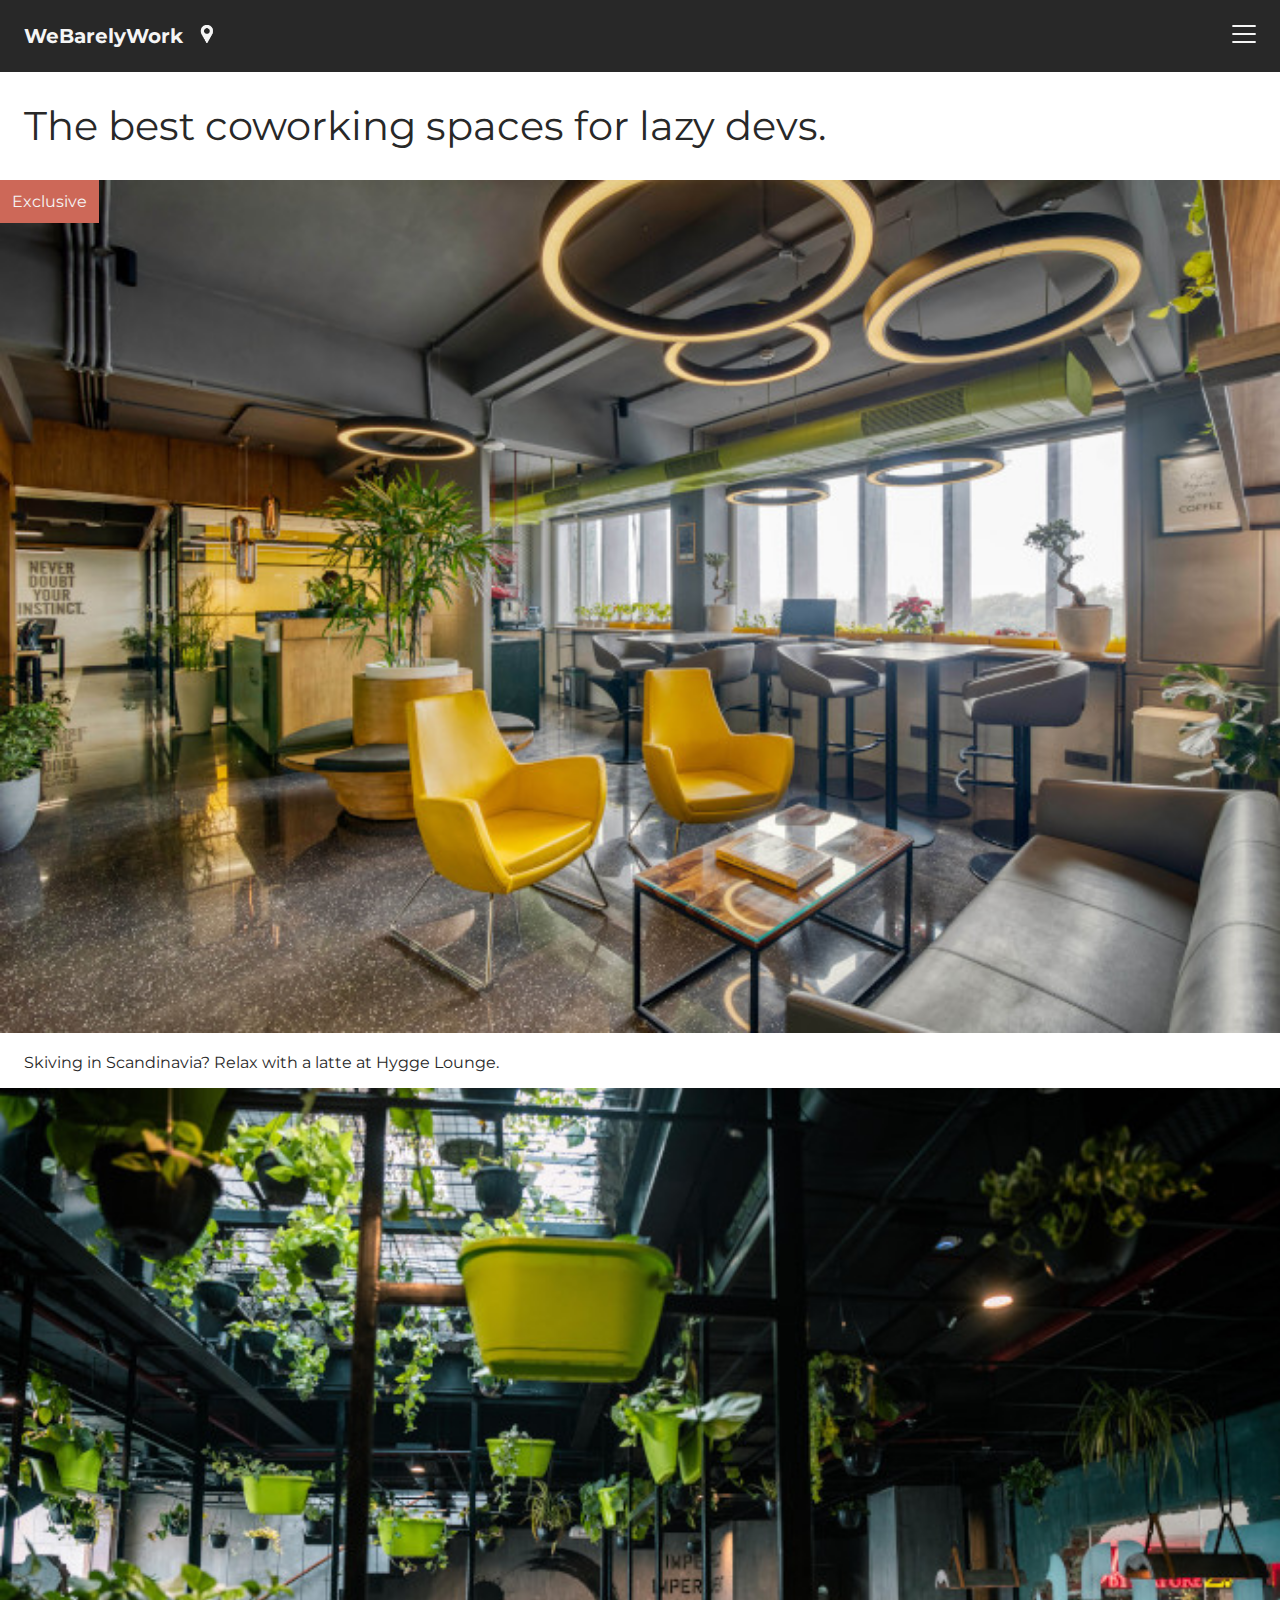
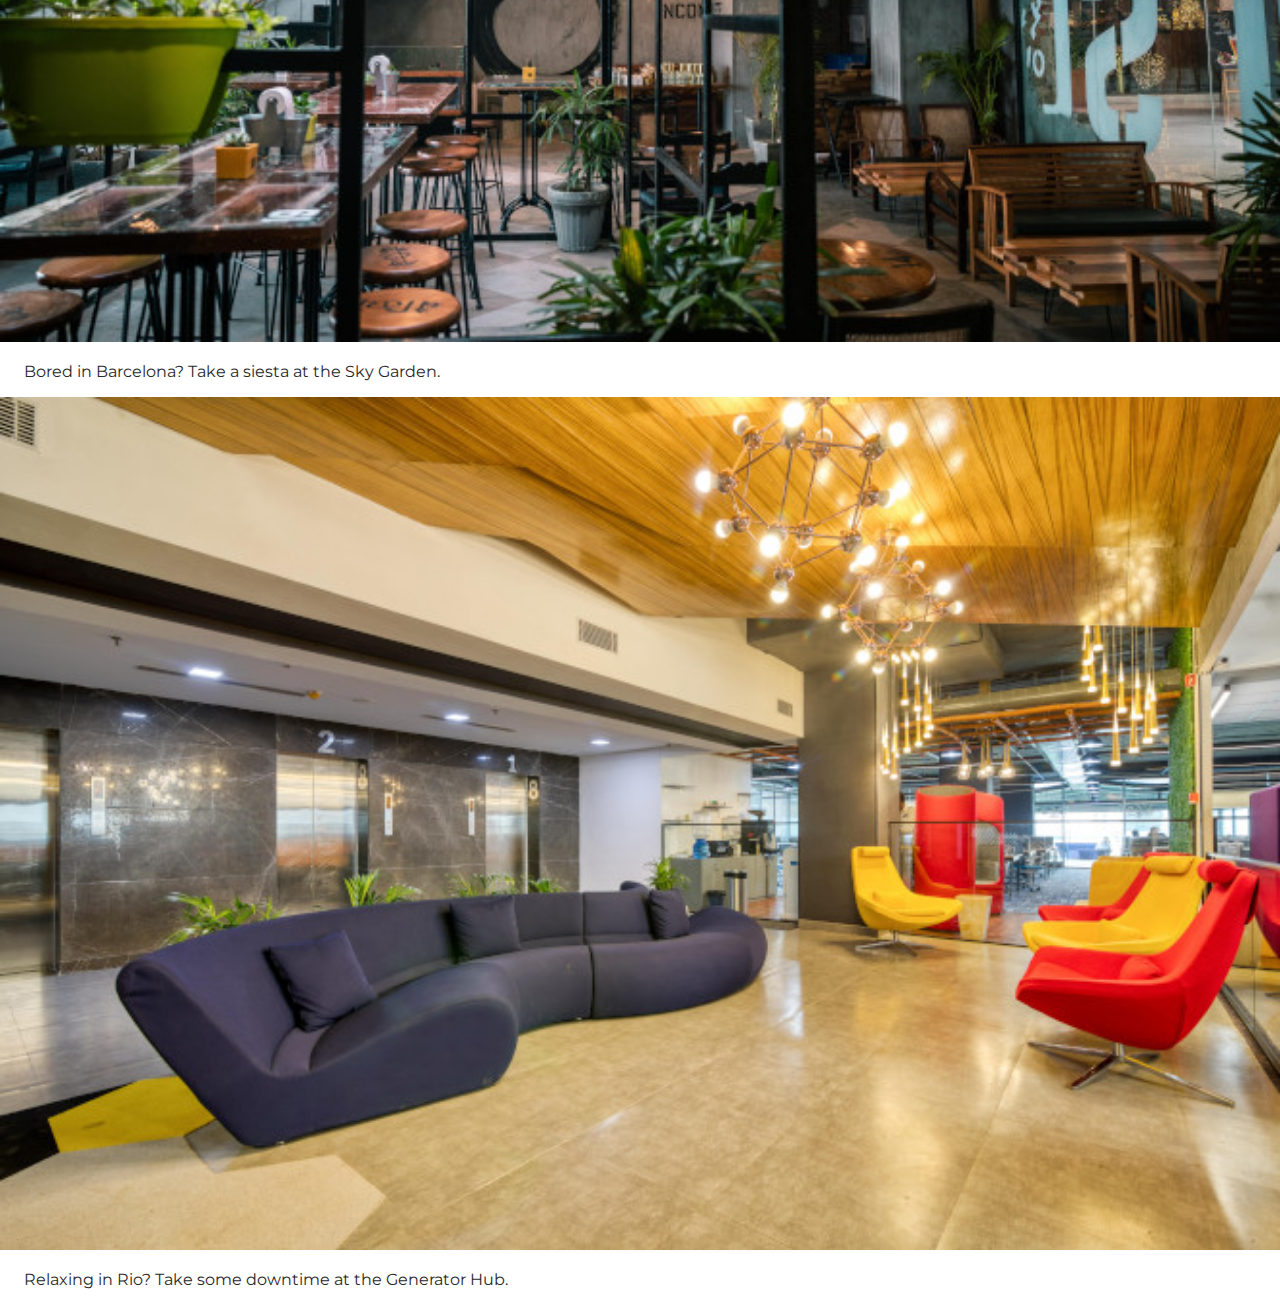
==== index.html @ b1cd0948 "added img-banner (text) above first item section's image and positioned it so it stands on top of th" ====
<!DOCTYPE html>
<html lang="en">
<head>
    <meta charset="UTF-8">
    <meta http-equiv="X-UA-Compatible" content="IE=edge">
    <meta name="viewport" content="width=device-width, initial-scale=1.0">
    <title>We Barely Work!</title>
    <link rel="preconnect" href="https://fonts.googleapis.com">
    <link rel="preconnect" href="https://fonts.gstatic.com" crossorigin>
    <link href="https://fonts.googleapis.com/css2?family=Montserrat:wght@400;700&display=swap" rel="stylesheet">
    <link rel="stylesheet" href="index.css">
</head>
<body>
    <header>
        <nav>
            <ul>
                <li class="logo">
                    WeBarelyWork
                </li>
                <li>
                    <img src="img/pin.png" class="icon" alt="location">
                </li>
                <li class="align-right">
                    <img src="img/burger.png" class="icon">
                </li>
            </ul>
        </nav>
    </header>

    <main>
        <section class="hero">
            <h1>The best coworking spaces for lazy devs.</h1>
        </section>
        
        <section class="item">
            <img src="img/hygge.jpg" class="item-img" alt="A smart coworking space">
            <div class="img-banner">Exclusive</div>
            <div class="caption">
                <p>Skiving in Scandinavia? Relax with a latte at Hygge Lounge.</p>
            </div>
        </section> 
        
        <section class="item">
            <img src="img/sky-garden.jpg" class="item-img" alt="A coworking space with plants">
            <div class="caption">
                <p>Bored in Barcelona? Take a siesta at the Sky Garden.</p>
            </div>
        </section> 
        
        <section class="item">
            <img src="img/generator.jpg" class="item-img" alt="A comfortable coworking space">
            <div class="caption">
                <p>Relaxing in Rio? Take some downtime at the Generator Hub.</p>
            </div>
        </section>
        
    </main>
</body>
</html>
---- index.css ----
body {
    margin: 0;
    padding: 0;
    font-family: 'Montserrat', sans-serif;
    color: #282828
}

/* HEADER */

header {
    background-color: #282828;
    color: whitesmoke;
}

ul {
    display: flex;
    align-items: center;
    padding: 1.5rem;
    margin: 0;
    list-style-type: none;
    gap: .75rem; /* add space between elements in flex container, but not edges */
}

li {
    cursor: pointer;
}

.logo {
    font-size: 1.25rem;
    font-weight: 700;
}

.icon {
    width: 1.5rem;
}

.align-right {
    margin-left: auto; /* push the <li> to the right in the flex container */
}

/* HERO SECTION */

h1 {
    font-size: 2.5rem;
    font-weight: 400;
    margin: 2rem 1.5rem;
    line-height: 2.75rem;
}

/* ITEM SECTIONS */

.item {
    position: relative;
}

.item-img {
    width: 100%;
}

.img-banner {
    position: absolute; /* also makes element only as wide as it needs to hold content */
    top: 0;
    left: 0;
    background-color: #cd6858;
    color: whitesmoke;
    padding: .75rem
}

.caption {
    margin: 0 1.5rem;
}
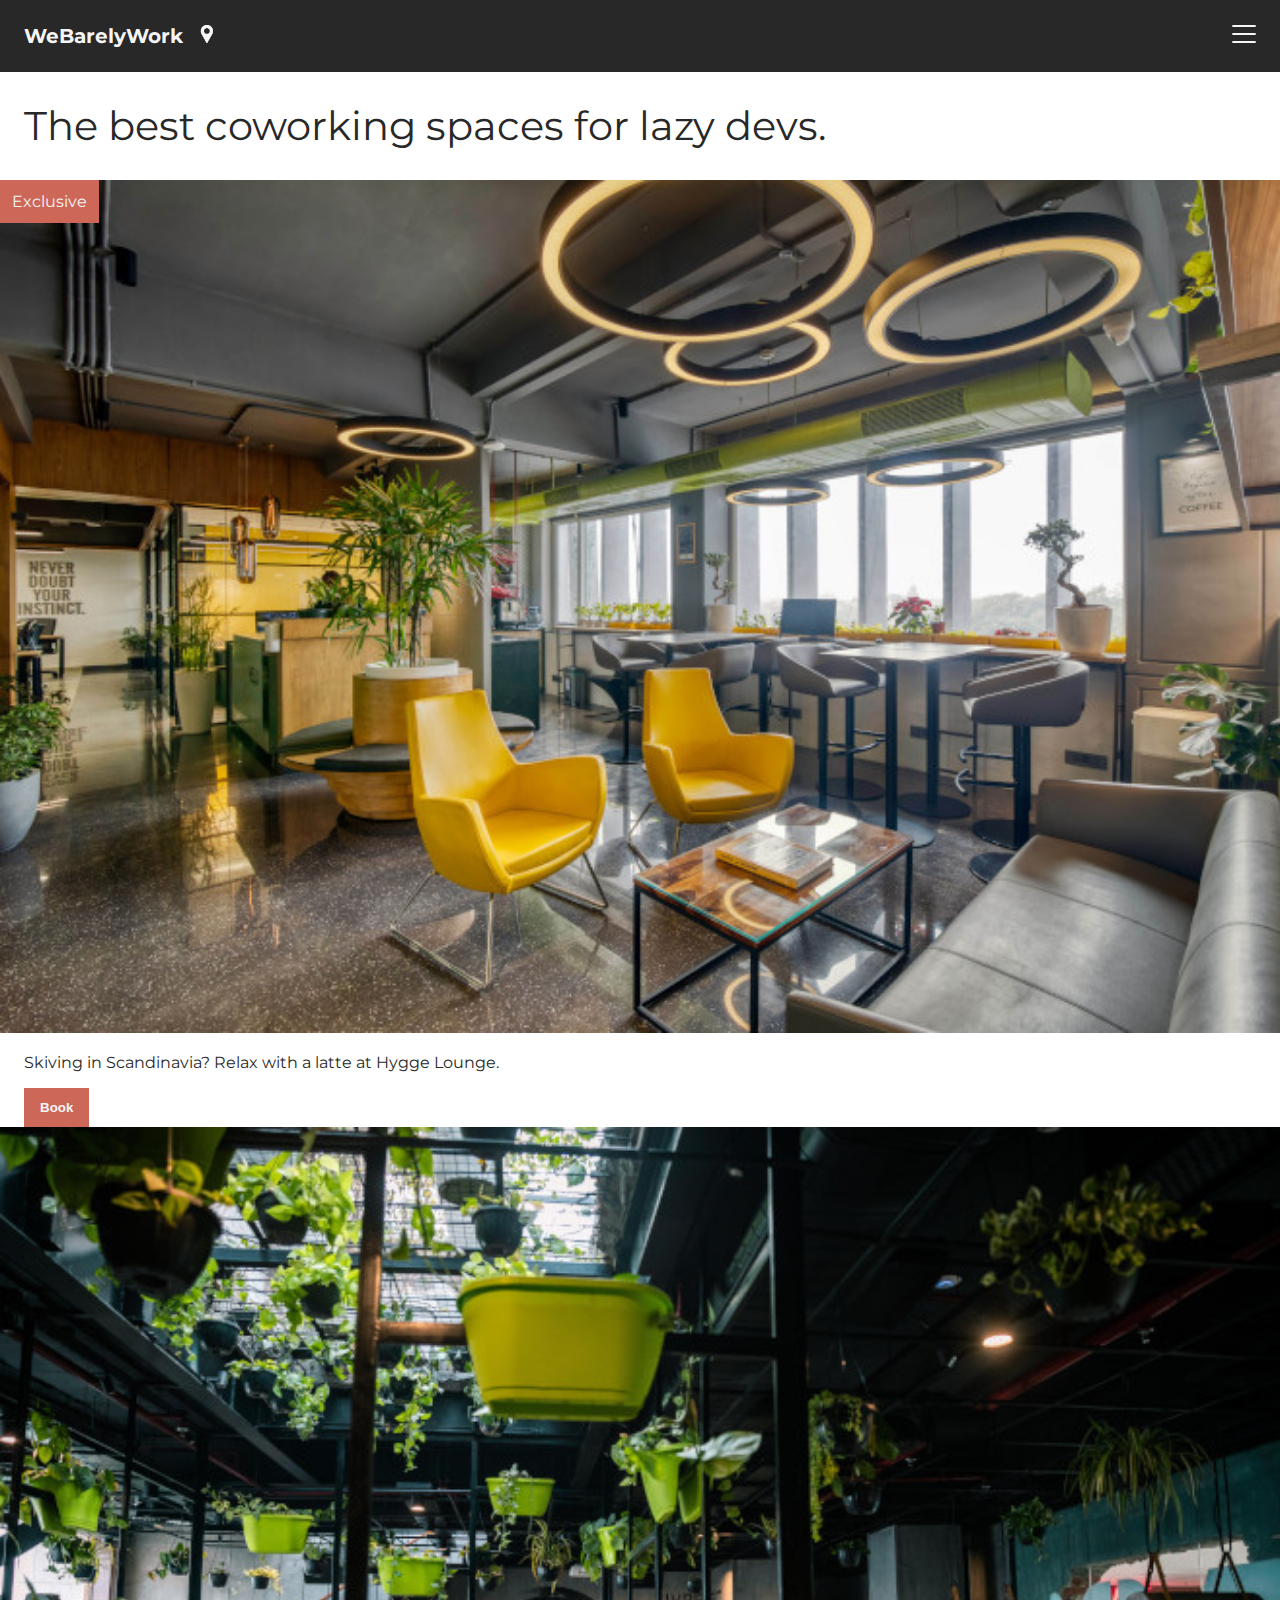
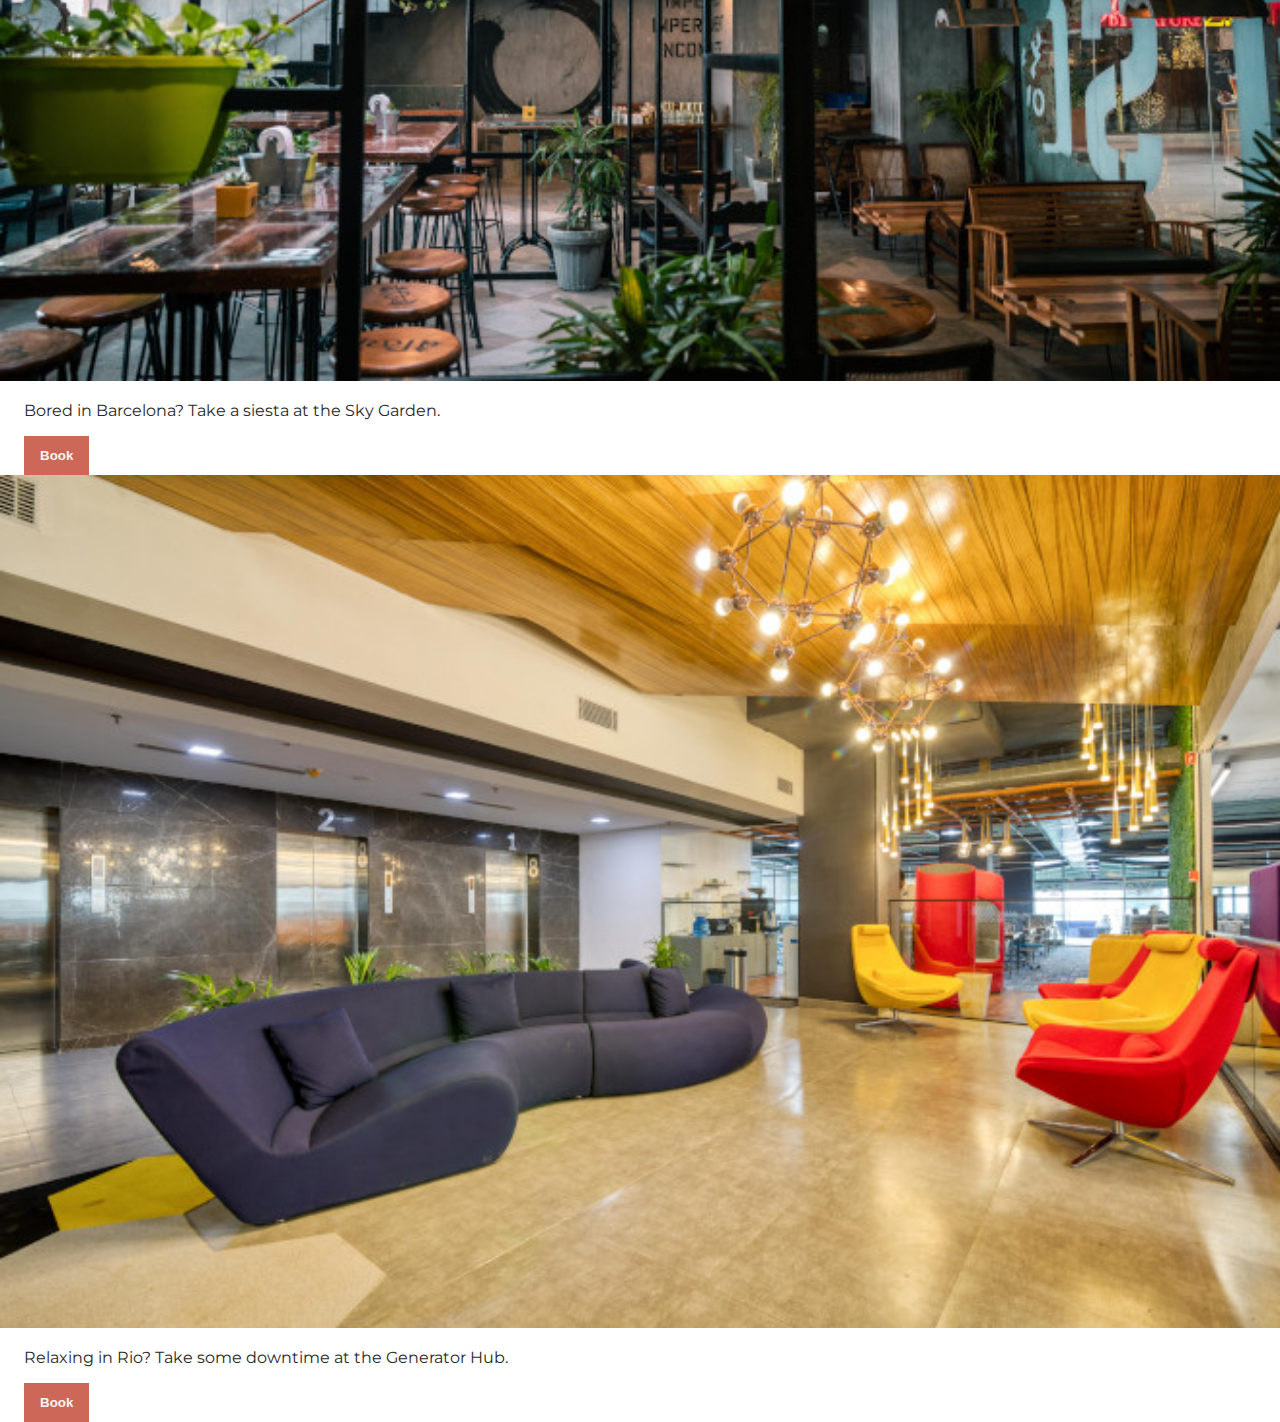
==== commit f3955847: "added a button to each item section" ====
--- a/index.html
+++ b/index.html
@@ -37,6 +37,7 @@
             <div class="img-banner">Exclusive</div>
             <div class="caption">
                 <p>Skiving in Scandinavia? Relax with a latte at Hygge Lounge.</p>
+                <button>Book</button>
             </div>
         </section> 
         
@@ -44,6 +45,7 @@
             <img src="img/sky-garden.jpg" class="item-img" alt="A coworking space with plants">
             <div class="caption">
                 <p>Bored in Barcelona? Take a siesta at the Sky Garden.</p>
+                <button>Book</button>
             </div>
         </section> 
         
@@ -51,6 +53,7 @@
             <img src="img/generator.jpg" class="item-img" alt="A comfortable coworking space">
             <div class="caption">
                 <p>Relaxing in Rio? Take some downtime at the Generator Hub.</p>
+                <button>Book</button>
             </div>
         </section>
         
--- a/index.css
+++ b/index.css
@@ -69,3 +69,12 @@
 .caption {
     margin: 0 1.5rem;
 }    
+
+button {
+    border: none;
+    background-color: #cd6858;
+    color: whitesmoke;
+    padding: .75rem 1rem;
+    font-weight: 700;
+    cursor: pointer;
+}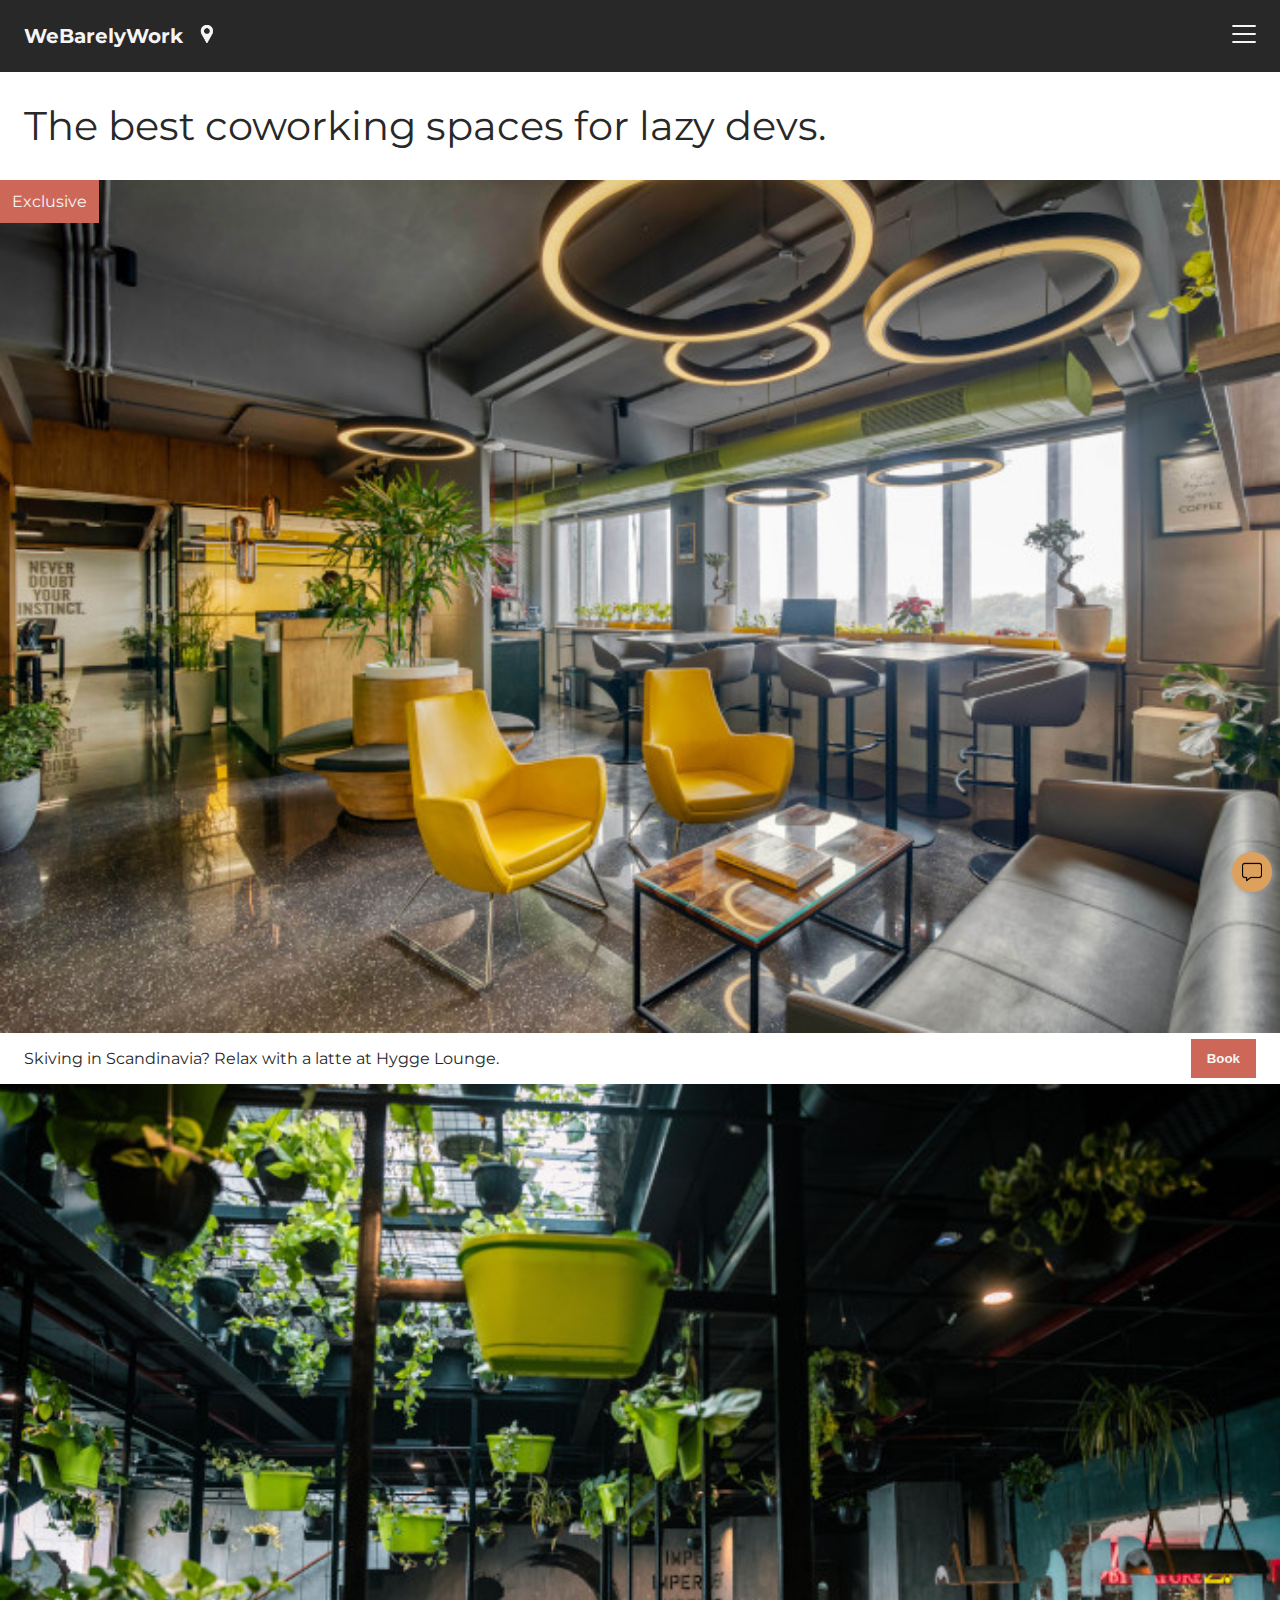
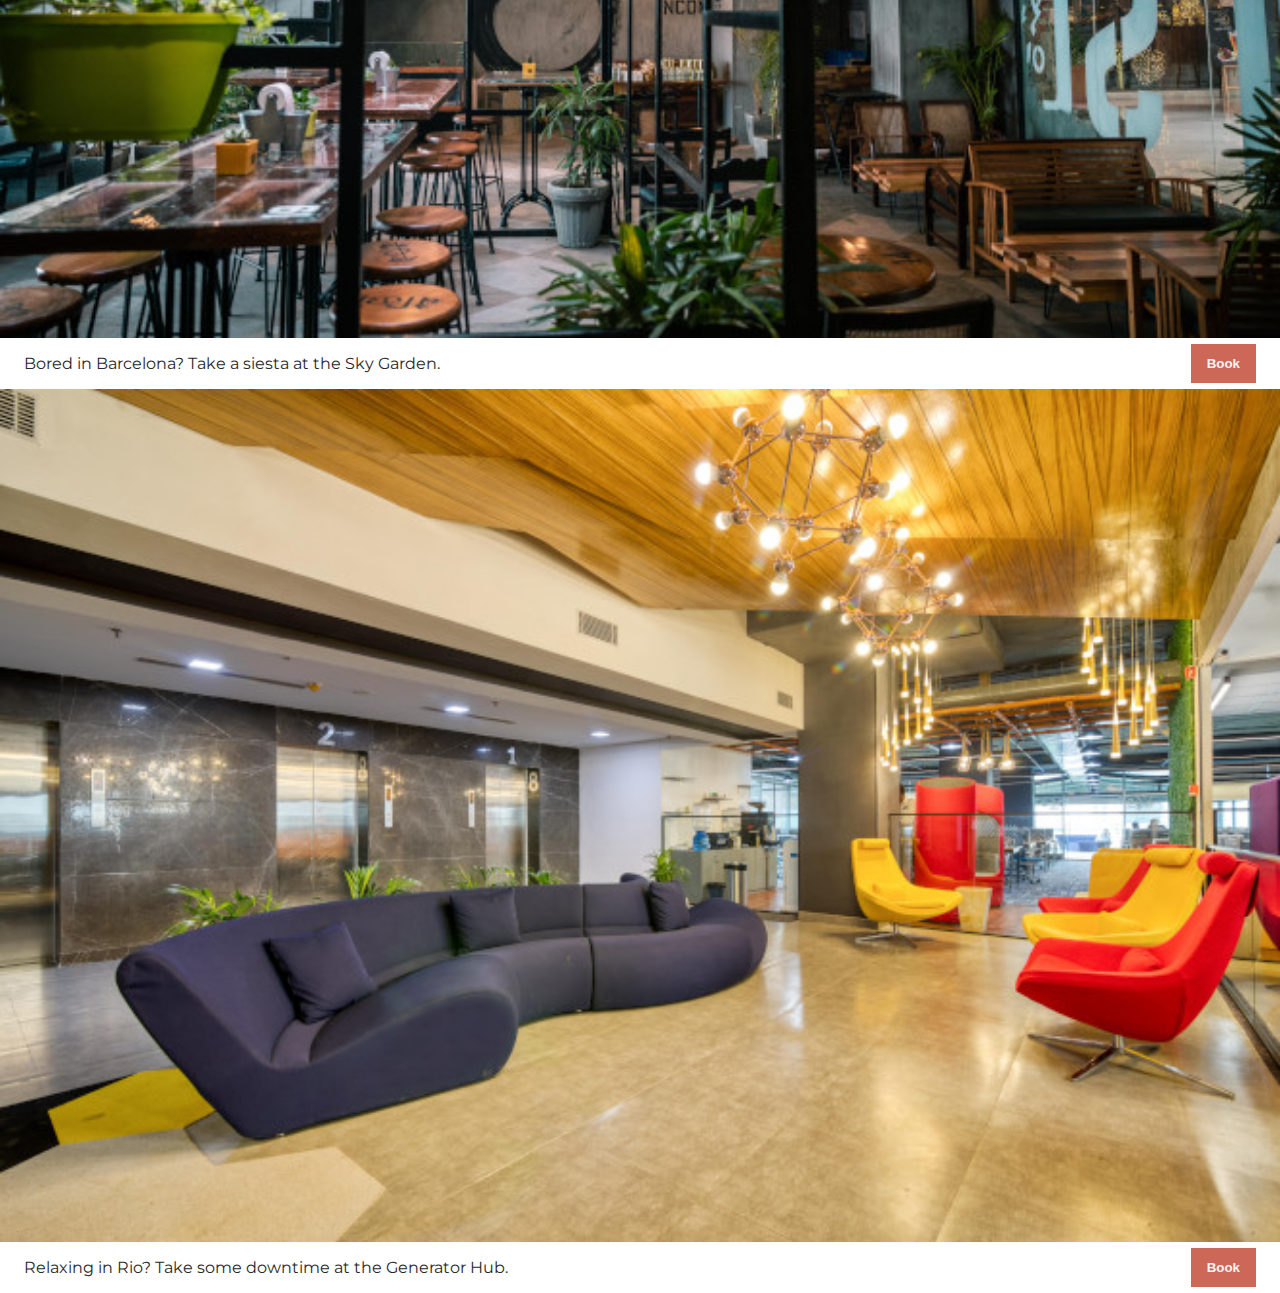
==== commit 59921ba3: "added chatbox and positioned it so its always at the bottom-right of the screen" ====
--- a/index.html
+++ b/index.html
@@ -56,7 +56,10 @@
                 <button>Book</button>
             </div>
         </section>
-        
     </main>
+
+    <div class="chatbox-container">
+        <img src="/img/message.png" class="chatbox-img" alt="chatbox">
+    </div>
 </body>
 </html>--- a/index.css
+++ b/index.css
@@ -55,6 +55,7 @@
 
 .item-img {
     width: 100%;
+    display: block; /* images are inline, so have top/bottom margins to stop them from running into the top/bottom of long letters like "y" */
 }
 
 .img-banner {
@@ -67,6 +68,10 @@
 }
 
 .caption {
+    display: flex;
+    justify-content: space-between;
+    /* align-items: center; */
+    gap: 1.25rem;
     margin: 0 1.5rem;
 }    
 
@@ -77,4 +82,26 @@
     padding: .75rem 1rem;
     font-weight: 700;
     cursor: pointer;
+    align-self: center; /* instead of align-items: center on parent, aligns specific item */
+}
+
+/* CHATBOX */
+
+.chatbox-container {
+    position: fixed;
+    bottom: .5rem;
+    right: .5rem;
+    display: flex;
+    justify-content: center;
+    align-items: center;
+    background-color: #dda15e;
+    border-radius: 50%;
+    width: 2.5rem;
+    height: 2.5rem;
+    box-shadow: 1px 1px 5px #999;
+    cursor: pointer;
+}
+
+.chatbox-img {
+    width: 50%;
 }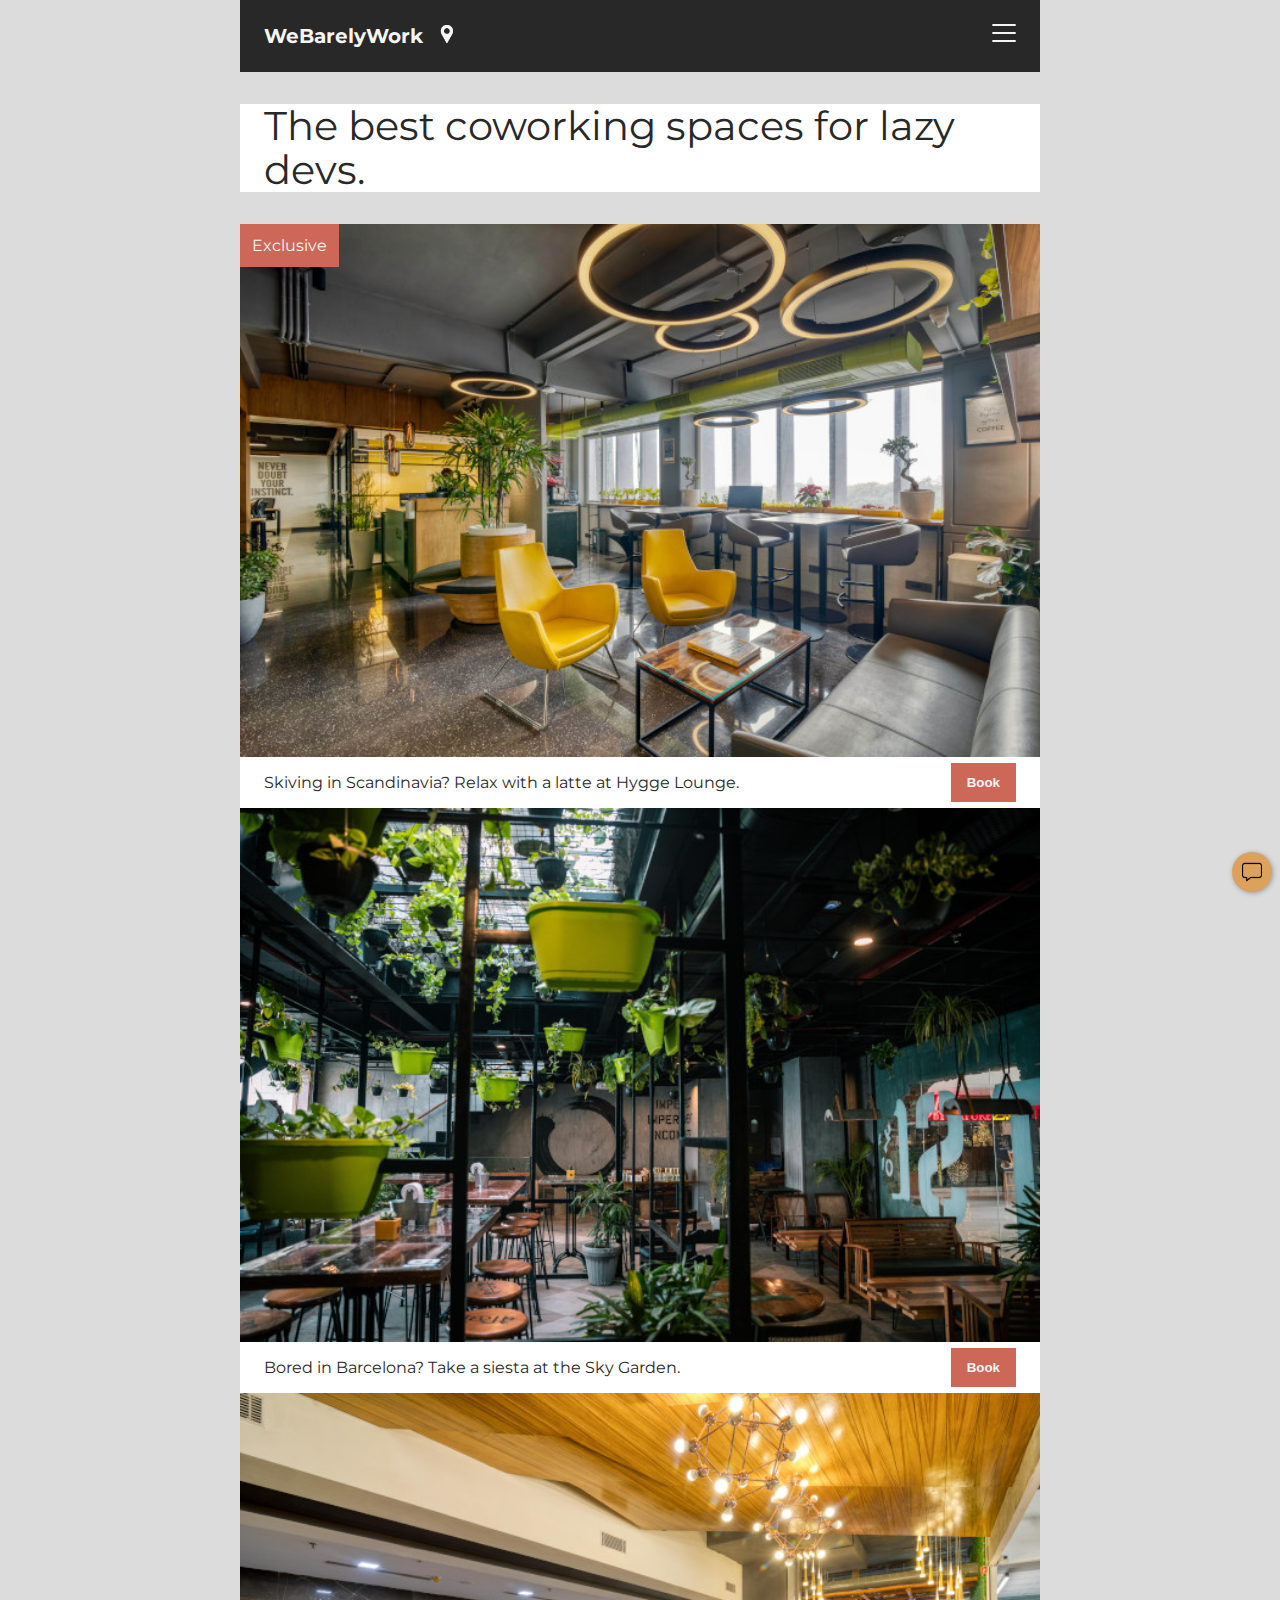
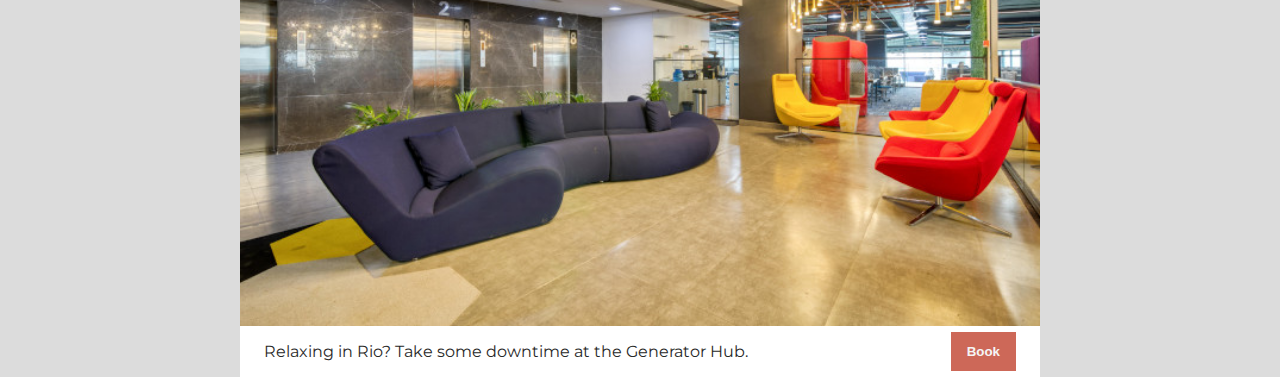
==== commit 379baf5b: "added #menu and link to index.js to index.html. links work" ====
--- a/index.html
+++ b/index.html
@@ -21,7 +21,11 @@
                     <img src="img/pin.png" class="icon" alt="location">
                 </li>
                 <li class="align-right">
-                    <img src="img/burger.png" class="icon">
+                    <img src="img/burger.png" id="burger" class="icon">
+                    <nav id="menu" class="menu-hide">
+                        <a href="index.html"><div>Home</div></a>
+                        <a href="fantasy.html"><div>Fantasy</div></a>
+                    </nav>
                 </li>
             </ul>
         </nav>
@@ -61,5 +65,7 @@
     <div class="chatbox-container">
         <img src="/img/message.png" class="chatbox-img" alt="chatbox">
     </div>
+
+    <script src="index.js"></script>
 </body>
 </html>--- a/index.css
+++ b/index.css
@@ -1,8 +1,14 @@
 body {
-    margin: 0;
+    margin: 0 auto;
     padding: 0;
     font-family: 'Montserrat', sans-serif;
-    color: #282828
+    background-color: gainsboro;
+    color: #282828;
+    max-width: 800px;
+}
+
+.fantasy {
+    font-family: 'IM Fell English', serif;
 }
 
 /* HEADER */
@@ -19,6 +25,7 @@
     margin: 0;
     list-style-type: none;
     gap: .75rem; /* add space between elements in flex container, but not edges */
+    position: relative;
 }
 
 li {
@@ -40,6 +47,10 @@
 
 /* HERO SECTION */
 
+.hero {
+    background-color: white;
+}
+
 h1 {
     font-size: 2.5rem;
     font-weight: 400;
@@ -51,6 +62,7 @@
 
 .item {
     position: relative;
+    background-color: white;
 }
 
 .item-img {
@@ -85,6 +97,14 @@
     align-self: center; /* instead of align-items: center on parent, aligns specific item */
 }
 
+button:hover {
+    transform: scale(1.1);
+}
+
+a {
+    align-self: center;
+}
+
 /* CHATBOX */
 
 .chatbox-container {
@@ -104,4 +124,46 @@
 
 .chatbox-img {
     width: 50%;
+}
+
+/* MENU */
+
+#burger {
+    position: absolute;
+    right: 1.5rem;
+    top: 1.5rem;
+}
+/* 
+#burger:hover ~ #menu,
+#burger:focus ~ #menu,
+#burger:active ~ #menu {
+    display: block;
+    position: absolute;
+    right: 1.5rem;
+    top: 3rem;
+} */
+
+#menu {
+    /* outline: 1px solid red; */
+    background-color: #282828;
+    position: absolute;
+    right: 1.5rem;
+    top: 3rem;
+    text-align: right;
+    padding: 1rem ;
+    line-height: 2rem;
+    border-bottom: 3px solid #cd6858;
+}
+
+.menu-hide {
+    display: none;
+}
+
+#menu a {
+    color: whitesmoke;
+    text-decoration: none;
+}
+
+#menu a:hover {
+    color: #cd6858;
 }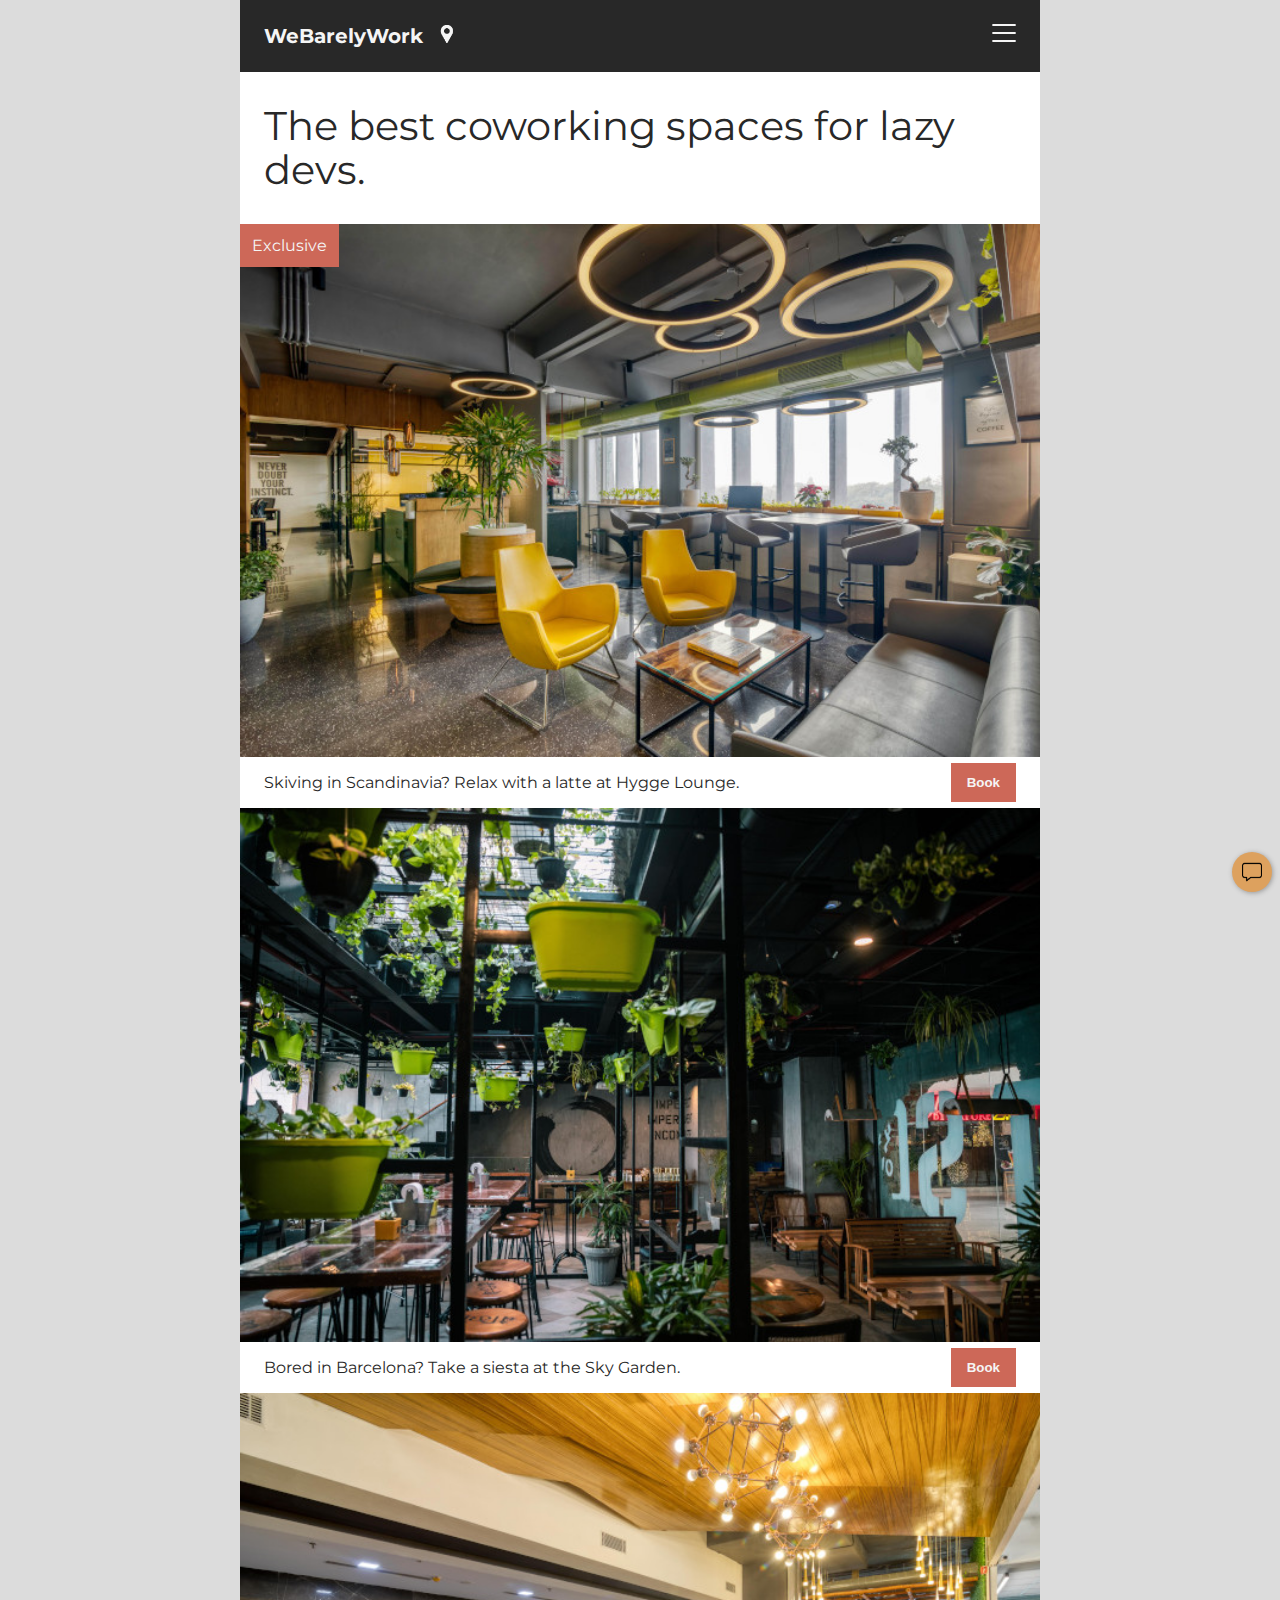
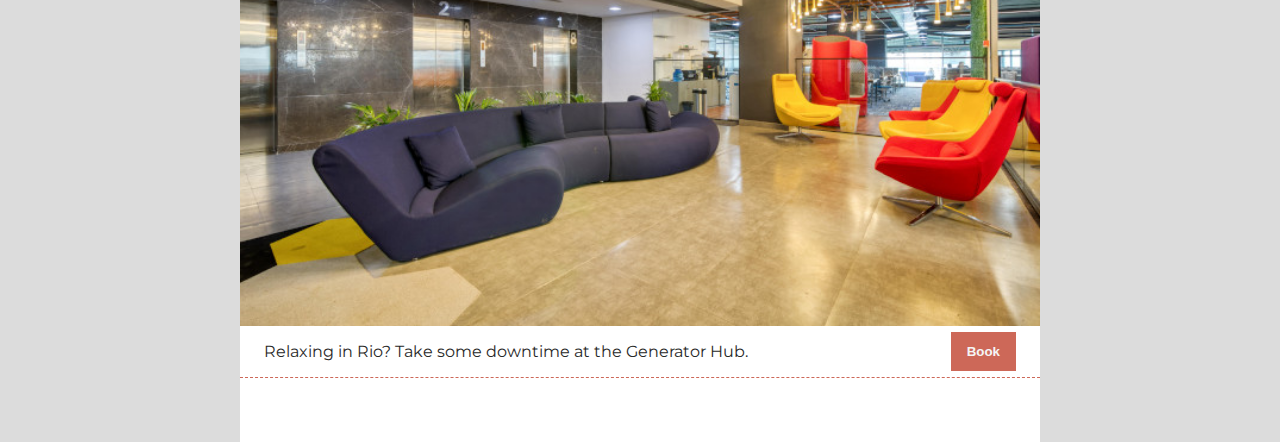
==== commit 92e07760: "added footer at bottom of each page to add whitespace at bottom" ====
--- a/index.html
+++ b/index.html
@@ -15,7 +15,7 @@
         <nav>
             <ul>
                 <li class="logo">
-                    WeBarelyWork
+                    <a href="index.html">WeBarelyWork</a>
                 </li>
                 <li>
                     <img src="img/pin.png" class="icon" alt="location">
@@ -25,6 +25,8 @@
                     <nav id="menu" class="menu-hide">
                         <a href="index.html"><div>Home</div></a>
                         <a href="fantasy.html"><div>Fantasy</div></a>
+                        <a href="horror.html"><div>Horror</div></a>
+                        <a href="sci-fi.html"><div>Sci-Fi</div></a>
                     </nav>
                 </li>
             </ul>
@@ -62,6 +64,8 @@
         </section>
     </main>
 
+    <footer></footer>
+
     <div class="chatbox-container">
         <img src="/img/message.png" class="chatbox-img" alt="chatbox">
     </div>
--- a/index.css
+++ b/index.css
@@ -9,6 +9,23 @@
 
 .fantasy {
     font-family: 'IM Fell English', serif;
+}
+
+.sci-fi {
+    font-family: 'Michroma', sans-serif;
+}
+
+#sci-fi-h1 {
+    font-size: 1.75rem;
+}
+
+.horror {
+    font-family: 'Eater', cursive;
+}
+
+.horror-txt {
+    font-family: 'Caveat', cursive;
+    font-size: 1.5rem;
 }
 
 /* HEADER */
@@ -45,17 +62,28 @@
     margin-left: auto; /* push the <li> to the right in the flex container */
 }
 
+header a {
+    color: whitesmoke;
+    text-decoration: none;
+}
+
+header a:hover {
+    color: #cd6858;
+}
+
 /* HERO SECTION */
 
 .hero {
     background-color: white;
+    padding: 2rem 1.5rem;
 }
 
-h1 {
+.hero h1 {
     font-size: 2.5rem;
     font-weight: 400;
-    margin: 2rem 1.5rem;
     line-height: 2.75rem;
+    margin: 0;
+    border: none;
 }
 
 /* ITEM SECTIONS */
@@ -133,18 +161,8 @@
     right: 1.5rem;
     top: 1.5rem;
 }
-/* 
-#burger:hover ~ #menu,
-#burger:focus ~ #menu,
-#burger:active ~ #menu {
-    display: block;
-    position: absolute;
-    right: 1.5rem;
-    top: 3rem;
-} */
 
 #menu {
-    /* outline: 1px solid red; */
     background-color: #282828;
     position: absolute;
     right: 1.5rem;
@@ -166,4 +184,10 @@
 
 #menu a:hover {
     color: #cd6858;
+}
+
+footer {
+    height: 4rem;
+    background-color: white;
+    border-top: 1px dashed #cd6858;
 }